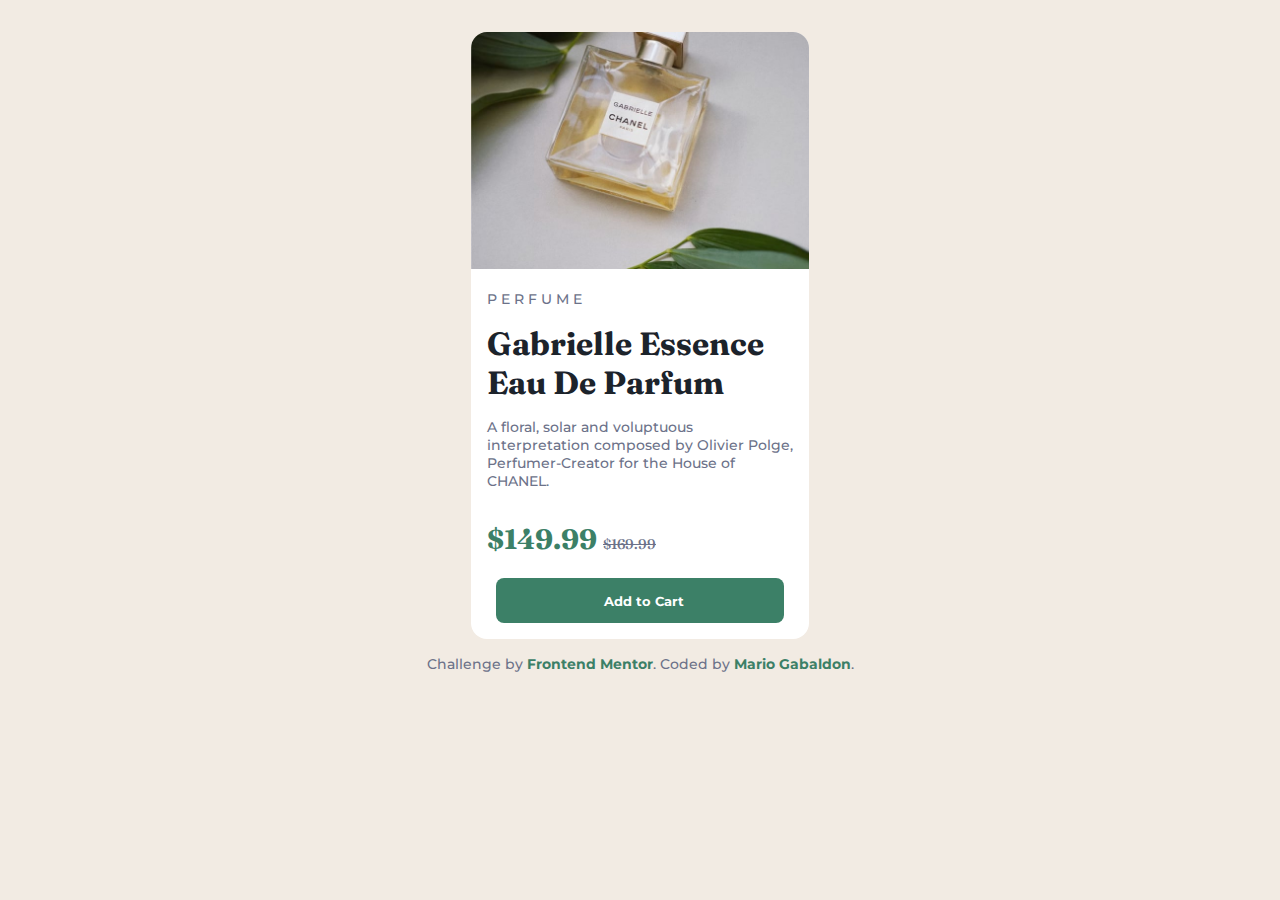
==== index.html @ d8e87edd "Route changed" ====
<!DOCTYPE html>
<html lang="en">
<head>
  <meta charset="UTF-8">
  <meta name="viewport" content="width=device-width, initial-scale=1.0">

  <link rel="icon" type="image/png" sizes="32x32" href="./images/favicon-32x32.png">
  <link rel="stylesheet" href="/product-preview-card-component-main/style.css">
  <link rel="stylesheet" href="https://cdnjs.cloudflare.com/ajax/libs/font-awesome/6.2.1/css/all.min.css" integrity="sha512-MV7K8+y+gLIBoVD59lQIYicR65iaqukzvf/nwasF0nqhPay5w/9lJmVM2hMDcnK1OnMGCdVK+iQrJ7lzPJQd1w==" crossorigin="anonymous" referrerpolicy="no-referrer" />
  
  <title>Frontend Mentor | Product preview card component</title>

</head>
<body>
  <main>

    <div class="card-container">
      <div class="img-container">
        <img src="/product-preview-card-component-main/images/image-product-mobile.jpg" alt="product">
      </div>

      <div class="info-container">
        <h2>P E R F U M E</h2>
        <h1>Gabrielle Essence Eau De Parfum</h1>
        <p>A floral, solar and voluptuous interpretation composed by Olivier Polge, 
          Perfumer-Creator for the House of CHANEL.</p>
        <h3>$149.99 <span>$169.99</span></h3>
      </div>

      <button><i class="fa-solid fa-cart-plus"></i> Add to Cart</button>

    </div>

  </main>
  
  <footer>

    <div class="attribution">
      Challenge by <a href="https://www.frontendmentor.io?ref=challenge" target="_blank">Frontend Mentor</a>. 
      Coded by <a href="#">Mario Gabaldon</a>.
    </div>

  </footer>
</body>
</html>
---- product-preview-card-component-main/style.css ----
@import url('https://fonts.googleapis.com/css2?family=Fraunces:opsz,wght@9..144,700&family=Montserrat:wght@500;700&display=swap');

*{
    padding: 0;
    margin: 0;
    box-sizing: border-box;
}

body{
    background-color: hsl(30, 38%, 92%);
}

a{
    text-decoration: none;
}

.card-container{
    width: 90vw;
    height: 90vh;
    margin: 0 auto;
    margin-top: 2rem;
    background-color: hsl(0, 0%, 100%);
    border-radius: 1rem;
    display: flex;
    flex-direction: column;
    align-items: center;
    justify-content: space-between;
}

.img-container img{
    width: 100%;
    border-radius: 1rem 1rem 0 0 ;
}

.info-container{
    display: flex;
    flex-direction: column;
    gap: 1rem;
    height: 50%;
    padding: 0 1rem;
}

.info-container h2{
    font-size: 14px;
    font-family: 'Montserrat', sans-serif;
    font-weight: 500;
    color: hsl(228, 12%, 48%);
    margin-top: 1rem;
}

.info-container h1{
    font-family: 'Fraunces', serif;
    font-weight: 700;
    color: hsl(212, 21%, 14%);
}

.info-container p{
    font-family: 'Montserrat', sans-serif;
    font-weight: 500;
    color: hsl(228, 12%, 48%);
    font-size: 14px;
}

.info-container h3{
    font-family: 'Fraunces', serif;
    font-weight: 700;
    color: hsl(158, 36%, 37%);
    font-size: 28px;
    margin-top: 1rem;
}

.info-container span{
    font-size: 14px;
    text-decoration: line-through;
    color: hsl(228, 12%, 48%);
    font-weight: 500;
}

button{
    background-color: hsl(158, 36%, 37%);
    width: 85%;
    height: 45px;
    border: none;
    margin-bottom: 1rem;
    border-radius: .5rem;
    font-family: 'Montserrat', sans-serif;
    font-weight: 700;
    color: hsl(0, 0%, 100%);
    cursor: pointer;
}

button:hover{
    background-color: hsl(158, 40%, 18%);
}

.fa-cart-plus{
    padding-right: .5rem
    ;
}

.attribution{
    text-align: center;
    font-size: 14px;
    font-family: 'Montserrat', sans-serif;
    font-weight: 500;
    margin-top: 1rem;
    color: hsl(228, 12%, 48%);
}

.attribution a{
    color: hsl(158, 36%, 37%);
    font-weight: 700;
}

@media (min-width: 376px) {
    .card-container{
        max-width: 338px;
        max-height: 607px;
    }
}
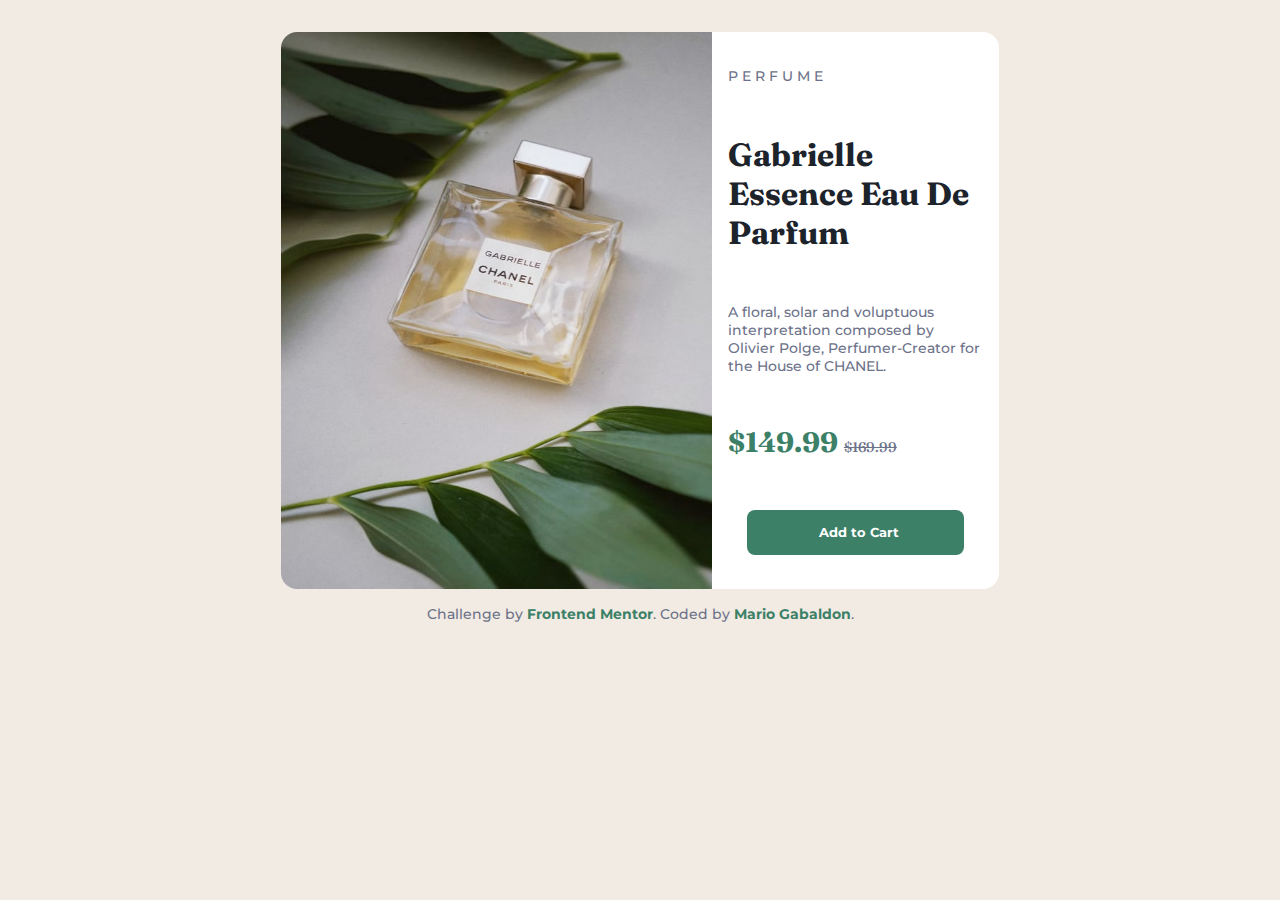
==== commit da55c7e8: "Update project" ====
--- a/index.html
+++ b/index.html
@@ -5,7 +5,7 @@
   <meta name="viewport" content="width=device-width, initial-scale=1.0">
 
   <link rel="icon" type="image/png" sizes="32x32" href="./images/favicon-32x32.png">
-  <link rel="stylesheet" href="/product-preview-card-component-main/style.css">
+  <link rel="stylesheet" href="/style.css">
   <link rel="stylesheet" href="https://cdnjs.cloudflare.com/ajax/libs/font-awesome/6.2.1/css/all.min.css" integrity="sha512-MV7K8+y+gLIBoVD59lQIYicR65iaqukzvf/nwasF0nqhPay5w/9lJmVM2hMDcnK1OnMGCdVK+iQrJ7lzPJQd1w==" crossorigin="anonymous" referrerpolicy="no-referrer" />
   
   <title>Frontend Mentor | Product preview card component</title>
@@ -16,7 +16,8 @@
 
     <div class="card-container">
       <div class="img-container">
-        <img src="/product-preview-card-component-main/images/image-product-mobile.jpg" alt="product">
+        <img src="/images/image-product-mobile.jpg" alt="product-mobileview" class="mobile-img">
+        <img src="/images/image-product-desktop.jpg" alt="product-desktopview" class="desktop-view">
       </div>
 
       <div class="info-container">
@@ -25,9 +26,8 @@
         <p>A floral, solar and voluptuous interpretation composed by Olivier Polge, 
           Perfumer-Creator for the House of CHANEL.</p>
         <h3>$149.99 <span>$169.99</span></h3>
+        <button><i class="fa-solid fa-cart-plus"></i> Add to Cart</button>
       </div>
-
-      <button><i class="fa-solid fa-cart-plus"></i> Add to Cart</button>
 
     </div>
 
--- a/style.css
+++ b/style.css
@@ -0,0 +1,151 @@
+@import url('https://fonts.googleapis.com/css2?family=Fraunces:opsz,wght@9..144,700&family=Montserrat:wght@500;700&display=swap');
+
+*{
+    padding: 0;
+    margin: 0;
+    box-sizing: border-box;
+}
+
+body{
+    background-color: hsl(30, 38%, 92%);
+}
+
+a{
+    text-decoration: none;
+}
+
+.desktop-view{
+    display: none;
+}
+
+.card-container{
+    width: 90vw;
+    max-width: 410px;
+    height: 90vh;
+    max-height: 607px;
+    margin: 0 auto;
+    margin-top: 2rem;
+    background-color: hsl(0, 0%, 100%);
+    border-radius: 1rem;
+    display: flex;
+    flex-direction: column;
+    align-items: center;
+    justify-content: space-between;
+}
+
+.img-container img{
+    width: 100%;
+    border-radius: 1rem 1rem 0 0 ;
+}
+
+.info-container{
+    display: flex;
+    flex-direction: column;
+    gap: 1rem;
+    height: 50%;
+    padding: 0 1rem;
+    margin-bottom: 2rem;
+}
+
+.info-container h2{
+    font-size: 14px;
+    font-family: 'Montserrat', sans-serif;
+    font-weight: 500;
+    color: hsl(228, 12%, 48%);
+}
+
+.info-container h1{
+    font-family: 'Fraunces', serif;
+    font-weight: 700;
+    color: hsl(212, 21%, 14%);
+}
+
+.info-container p{
+    font-family: 'Montserrat', sans-serif;
+    font-weight: 500;
+    color: hsl(228, 12%, 48%);
+    font-size: 14px;
+}
+
+.info-container h3{
+    font-family: 'Fraunces', serif;
+    font-weight: 700;
+    color: hsl(158, 36%, 37%);
+    font-size: 28px;
+}
+
+.info-container span{
+    font-size: 14px;
+    text-decoration: line-through;
+    color: hsl(228, 12%, 48%);
+    font-weight: 500;
+}
+
+button{
+    background-color: hsl(158, 36%, 37%);
+    width: 85%;
+    height: 45px;
+    border: none;
+    border-radius: .5rem;
+    font-family: 'Montserrat', sans-serif;
+    font-weight: 700;
+    color: hsl(0, 0%, 100%);
+    cursor: pointer;
+    align-self: center;
+    max-width: 350px;
+}
+
+button:hover{
+    background-color: hsl(158, 40%, 18%);
+}
+
+.fa-cart-plus{
+    padding-right: .5rem;
+}
+
+.attribution{
+    text-align: center;
+    font-size: 14px;
+    font-family: 'Montserrat', sans-serif;
+    font-weight: 500;
+    margin-top: 1rem;
+    color: hsl(228, 12%, 48%);
+}
+
+.attribution a{
+    color: hsl(158, 36%, 37%);
+    font-weight: 700;
+}
+
+@media (min-width: 768px) {
+    .card-container{
+        flex-direction: row;
+        max-width: 718px;
+        max-height: 557px;
+    }
+
+    .img-container{
+        height: 100%;
+        width: 60%;
+    }
+
+    .img-container img{
+        height: 100%;
+        border-radius: 1rem 0 0 1rem;
+    }
+
+    .mobile-img{
+        display: none;
+    }
+
+    .desktop-view{
+        display: block;
+    }
+
+    .info-container{
+        width: 40%;
+        height: 100%;
+        justify-content: space-evenly;
+        margin-bottom: 0;
+    }
+}